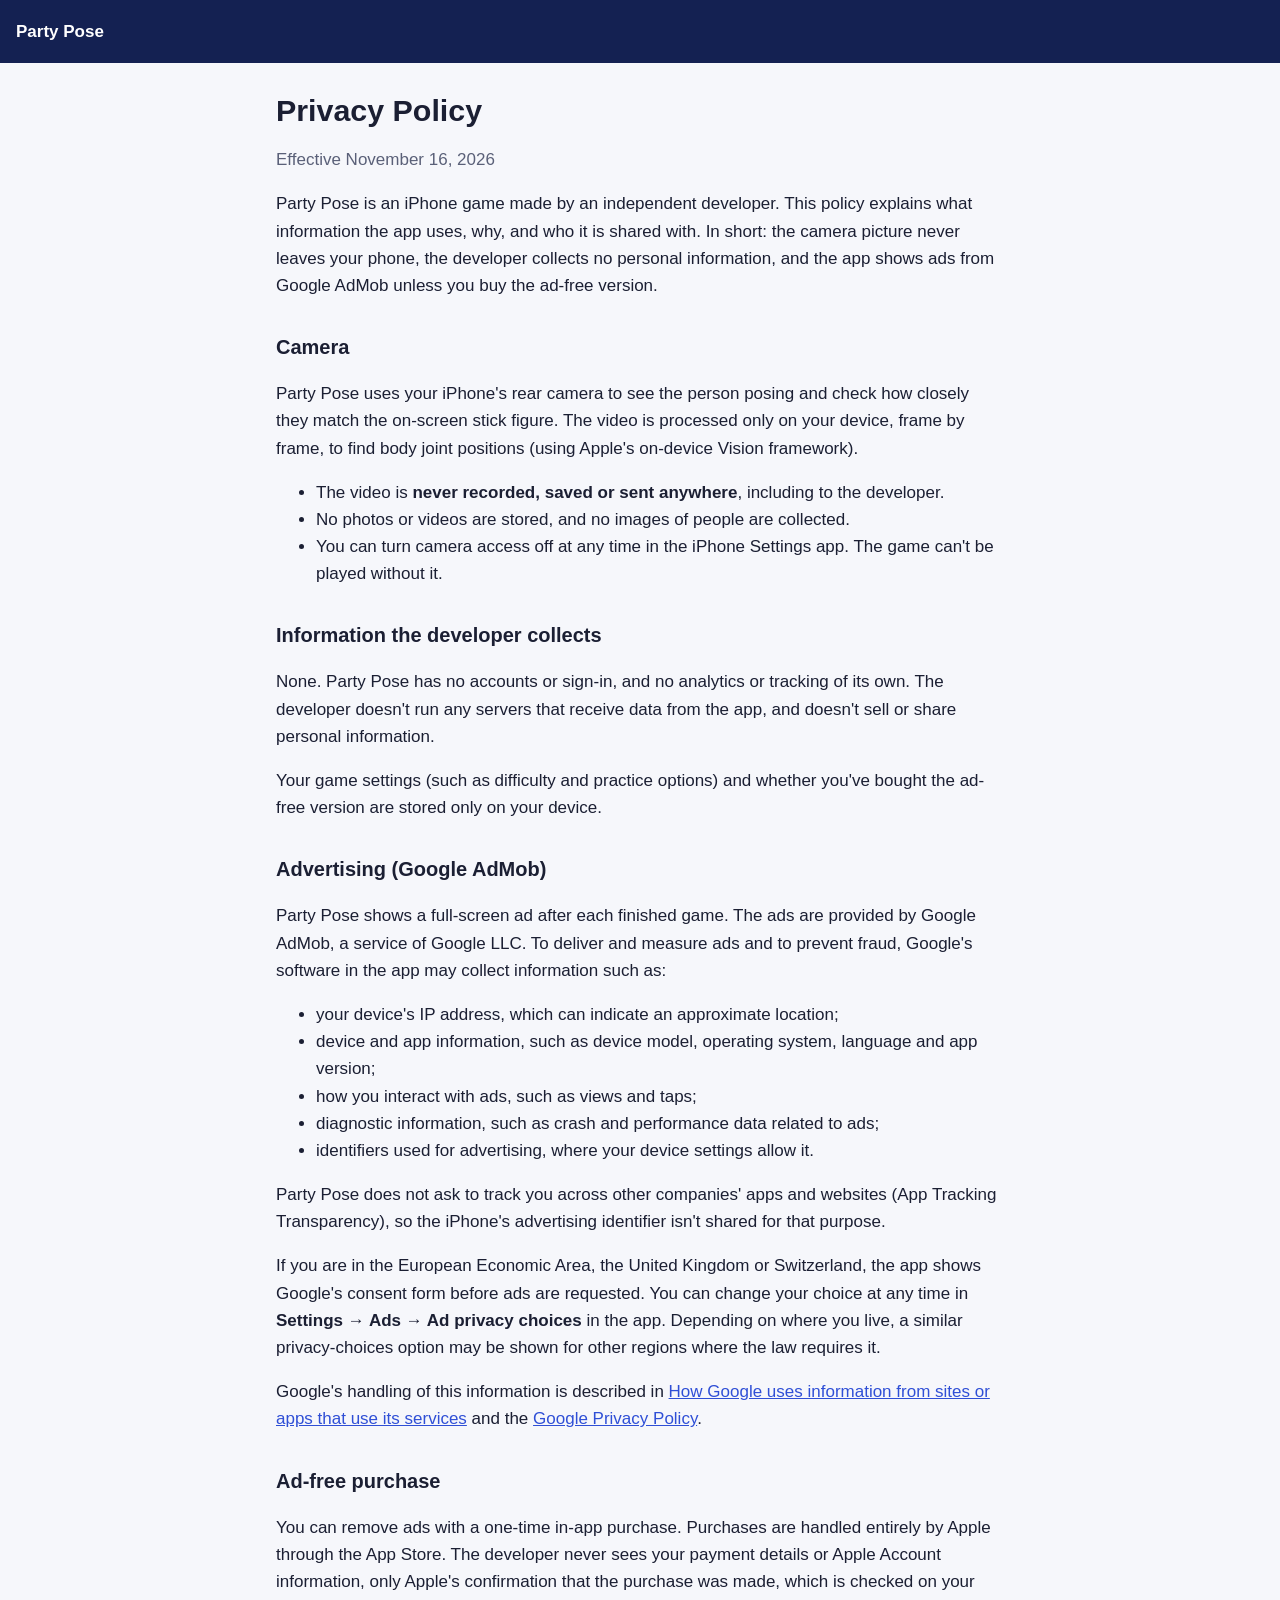
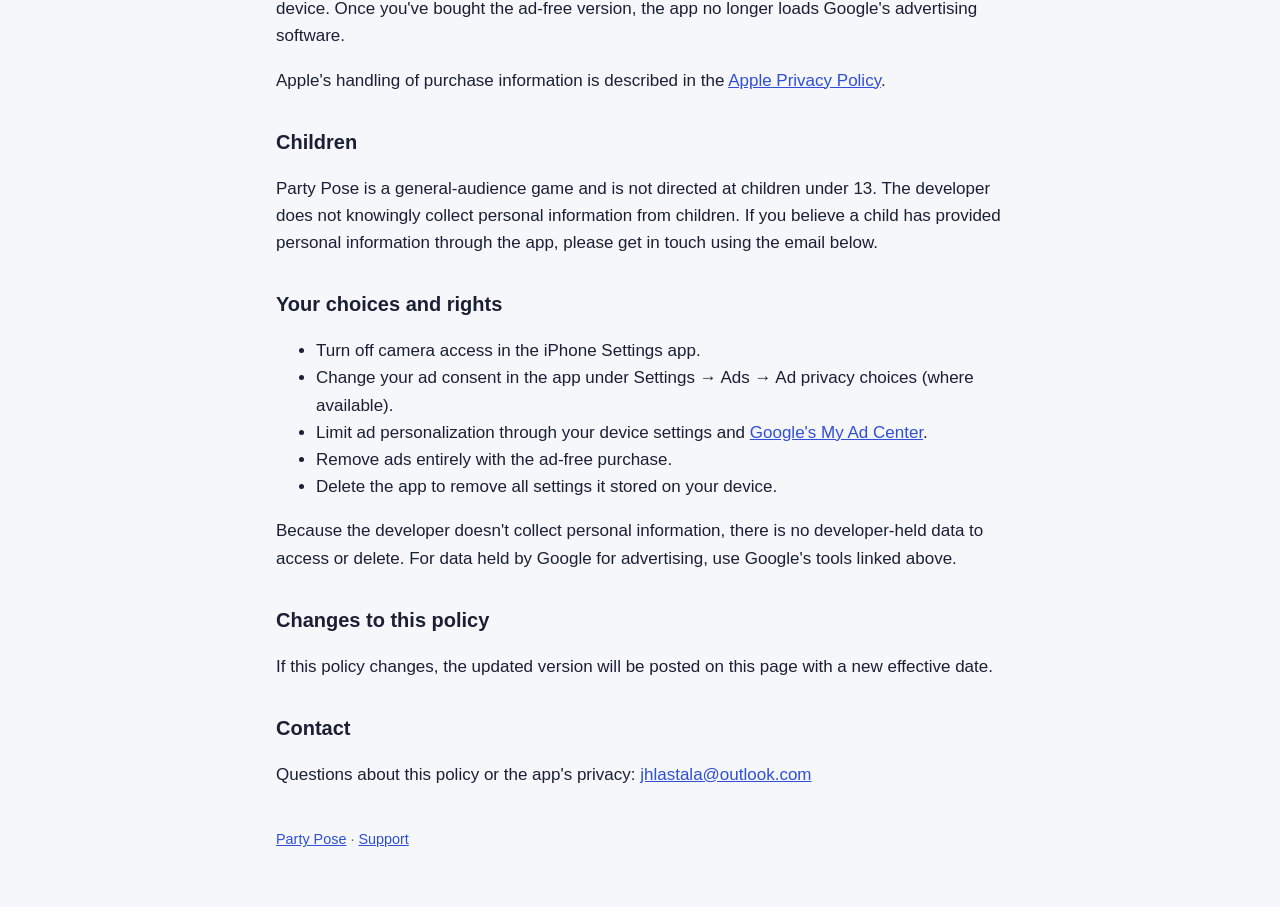
==== party-pose/privacy/index.html @ ab3378f9 "Add Party Pose site: privacy policy, support page and app-ads.txt - /party-pose/privacy/: privacy po" ====
<!doctype html>
<html lang="en">
<head>
  <meta charset="utf-8">
  <meta name="viewport" content="width=device-width, initial-scale=1">
  <title>Party Pose Privacy Policy</title>
  <meta name="description" content="Privacy policy for the Party Pose iPhone app.">
  <link rel="icon" href="/favicon.png">
  <link rel="apple-touch-icon" href="/apple-touch-icon.png">
  <link rel="stylesheet" href="/assets/style.css">
</head>
<body>
  <header class="site"><a href="/party-pose/">Party Pose</a></header>
  <main>
    <h1>Privacy Policy</h1>
    <p class="muted">Effective November 16, 2026</p>

    <p>Party Pose is an iPhone game made by an independent developer. This policy explains what
    information the app uses, why, and who it is shared with. In short: the camera picture never
    leaves your phone, the developer collects no personal information, and the app shows ads from
    Google AdMob unless you buy the ad-free version.</p>

    <h2>Camera</h2>
    <p>Party Pose uses your iPhone's rear camera to see the person posing and check how closely they
    match the on-screen stick figure. The video is processed only on your device, frame by frame, to
    find body joint positions (using Apple's on-device Vision framework).</p>
    <ul>
      <li>The video is <strong>never recorded, saved or sent anywhere</strong>, including to the developer.</li>
      <li>No photos or videos are stored, and no images of people are collected.</li>
      <li>You can turn camera access off at any time in the iPhone Settings app. The game can't be
      played without it.</li>
    </ul>

    <h2>Information the developer collects</h2>
    <p>None. Party Pose has no accounts or sign-in, and no analytics or tracking of its own. The developer
    doesn't run any servers that receive data from the app, and doesn't sell or share personal information.</p>
    <p>Your game settings (such as difficulty and practice options) and whether you've bought the ad-free
    version are stored only on your device.</p>

    <h2>Advertising (Google AdMob)</h2>
    <p>Party Pose shows a full-screen ad after each finished game. The ads are provided by Google AdMob, a
    service of Google LLC. To deliver and measure ads and to prevent fraud, Google's software in the app may
    collect information such as:</p>
    <ul>
      <li>your device's IP address, which can indicate an approximate location;</li>
      <li>device and app information, such as device model, operating system, language and app version;</li>
      <li>how you interact with ads, such as views and taps;</li>
      <li>diagnostic information, such as crash and performance data related to ads;</li>
      <li>identifiers used for advertising, where your device settings allow it.</li>
    </ul>
    <p>Party Pose does not ask to track you across other companies' apps and websites (App Tracking
    Transparency), so the iPhone's advertising identifier isn't shared for that purpose.</p>
    <p>If you are in the European Economic Area, the United Kingdom or Switzerland, the app shows Google's
    consent form before ads are requested. You can change your choice at any time in
    <strong>Settings → Ads → Ad privacy choices</strong> in the app. Depending on where you live, a similar
    privacy-choices option may be shown for other regions where the law requires it.</p>
    <p>Google's handling of this information is described in
    <a href="https://policies.google.com/technologies/partner-sites">How Google uses information from sites or apps that use its services</a>
    and the <a href="https://policies.google.com/privacy">Google Privacy Policy</a>.</p>

    <h2>Ad-free purchase</h2>
    <p>You can remove ads with a one-time in-app purchase. Purchases are handled entirely by Apple through the
    App Store. The developer never sees your payment details or Apple Account information, only Apple's
    confirmation that the purchase was made, which is checked on your device. Once you've bought the ad-free
    version, the app no longer loads Google's advertising software.</p>
    <p>Apple's handling of purchase information is described in the
    <a href="https://www.apple.com/legal/privacy/">Apple Privacy Policy</a>.</p>

    <h2>Children</h2>
    <p>Party Pose is a general-audience game and is not directed at children under 13. The developer does not
    knowingly collect personal information from children. If you believe a child has provided personal
    information through the app, please get in touch using the email below.</p>

    <h2>Your choices and rights</h2>
    <ul>
      <li>Turn off camera access in the iPhone Settings app.</li>
      <li>Change your ad consent in the app under Settings → Ads → Ad privacy choices (where available).</li>
      <li>Limit ad personalization through your device settings and
      <a href="https://myadcenter.google.com/">Google's My Ad Center</a>.</li>
      <li>Remove ads entirely with the ad-free purchase.</li>
      <li>Delete the app to remove all settings it stored on your device.</li>
    </ul>
    <p>Because the developer doesn't collect personal information, there is no developer-held data to access or
    delete. For data held by Google for advertising, use Google's tools linked above.</p>

    <h2>Changes to this policy</h2>
    <p>If this policy changes, the updated version will be posted on this page with a new effective date.</p>

    <h2>Contact</h2>
    <p>Questions about this policy or the app's privacy:
    <a href="mailto:jhlastala@outlook.com">jhlastala@outlook.com</a></p>

    <footer><a href="/party-pose/">Party Pose</a> · <a href="/party-pose/support/">Support</a></footer>
  </main>
</body>
</html>
---- assets/style.css ----
/* Shared styles for the site. Colours match the Party Pose app icon. */
:root {
  --bg: #f6f7fb;
  --text: #1b1f33;
  --muted: #5a6078;
  --card: #ffffff;
  --border: #e3e6ef;
  --accent: #142152;
  --link: #2f4fd6;
}
@media (prefers-color-scheme: dark) {
  :root {
    --bg: #0d1330;
    --text: #eef0f8;
    --muted: #a7adc6;
    --card: #142152;
    --border: #26336e;
    --accent: #142152;
    --link: #9fb3ff;
  }
}
* { box-sizing: border-box; }
html { -webkit-text-size-adjust: 100%; }
body {
  margin: 0;
  background: var(--bg);
  color: var(--text);
  font: 17px/1.6 -apple-system, BlinkMacSystemFont, "Segoe UI", Roboto, Helvetica, Arial, sans-serif;
}
header.site {
  background: var(--accent);
  color: #fff;
  padding: 18px 16px;
}
header.site a { color: #fff; text-decoration: none; font-weight: 700; }
main {
  max-width: 760px;
  margin: 0 auto;
  padding: 28px 16px 56px;
}
h1 { font-size: 1.9rem; line-height: 1.25; margin: 0 0 6px; }
h2 { font-size: 1.25rem; margin: 2rem 0 0.5rem; }
h3 { font-size: 1.05rem; margin: 1.4rem 0 0.3rem; }
p, li { color: var(--text); }
.muted { color: var(--muted); }
a { color: var(--link); }
.app-hero { display: flex; gap: 18px; align-items: center; margin-bottom: 18px; }
.app-hero img { width: 96px; height: 96px; border-radius: 22px; flex: none; }
.card {
  background: var(--card);
  border: 1px solid var(--border);
  border-radius: 16px;
  padding: 18px;
  margin: 16px 0;
}
.links { display: flex; flex-wrap: wrap; gap: 10px; padding: 0; list-style: none; }
.links a {
  display: inline-block;
  padding: 8px 14px;
  border: 1px solid var(--border);
  border-radius: 999px;
  text-decoration: none;
  background: var(--card);
}
footer { color: var(--muted); font-size: 0.9rem; margin-top: 40px; }
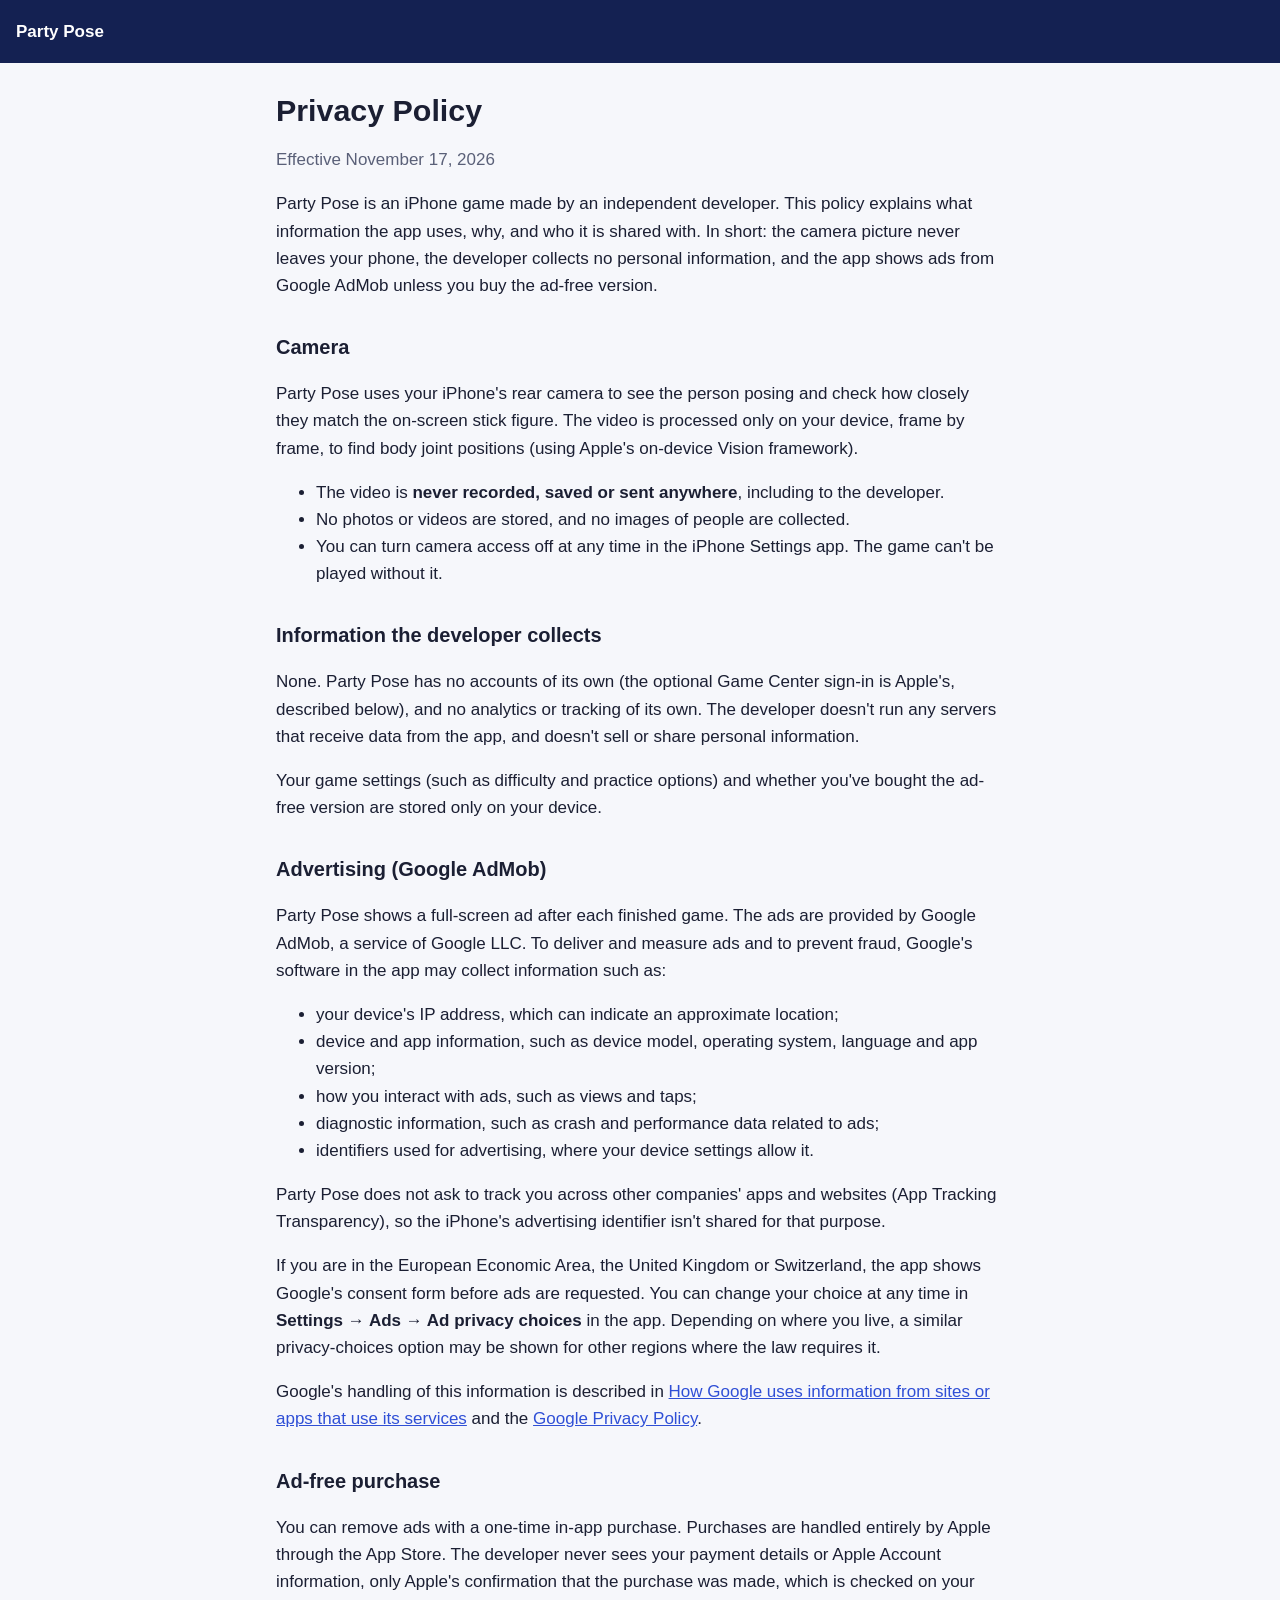
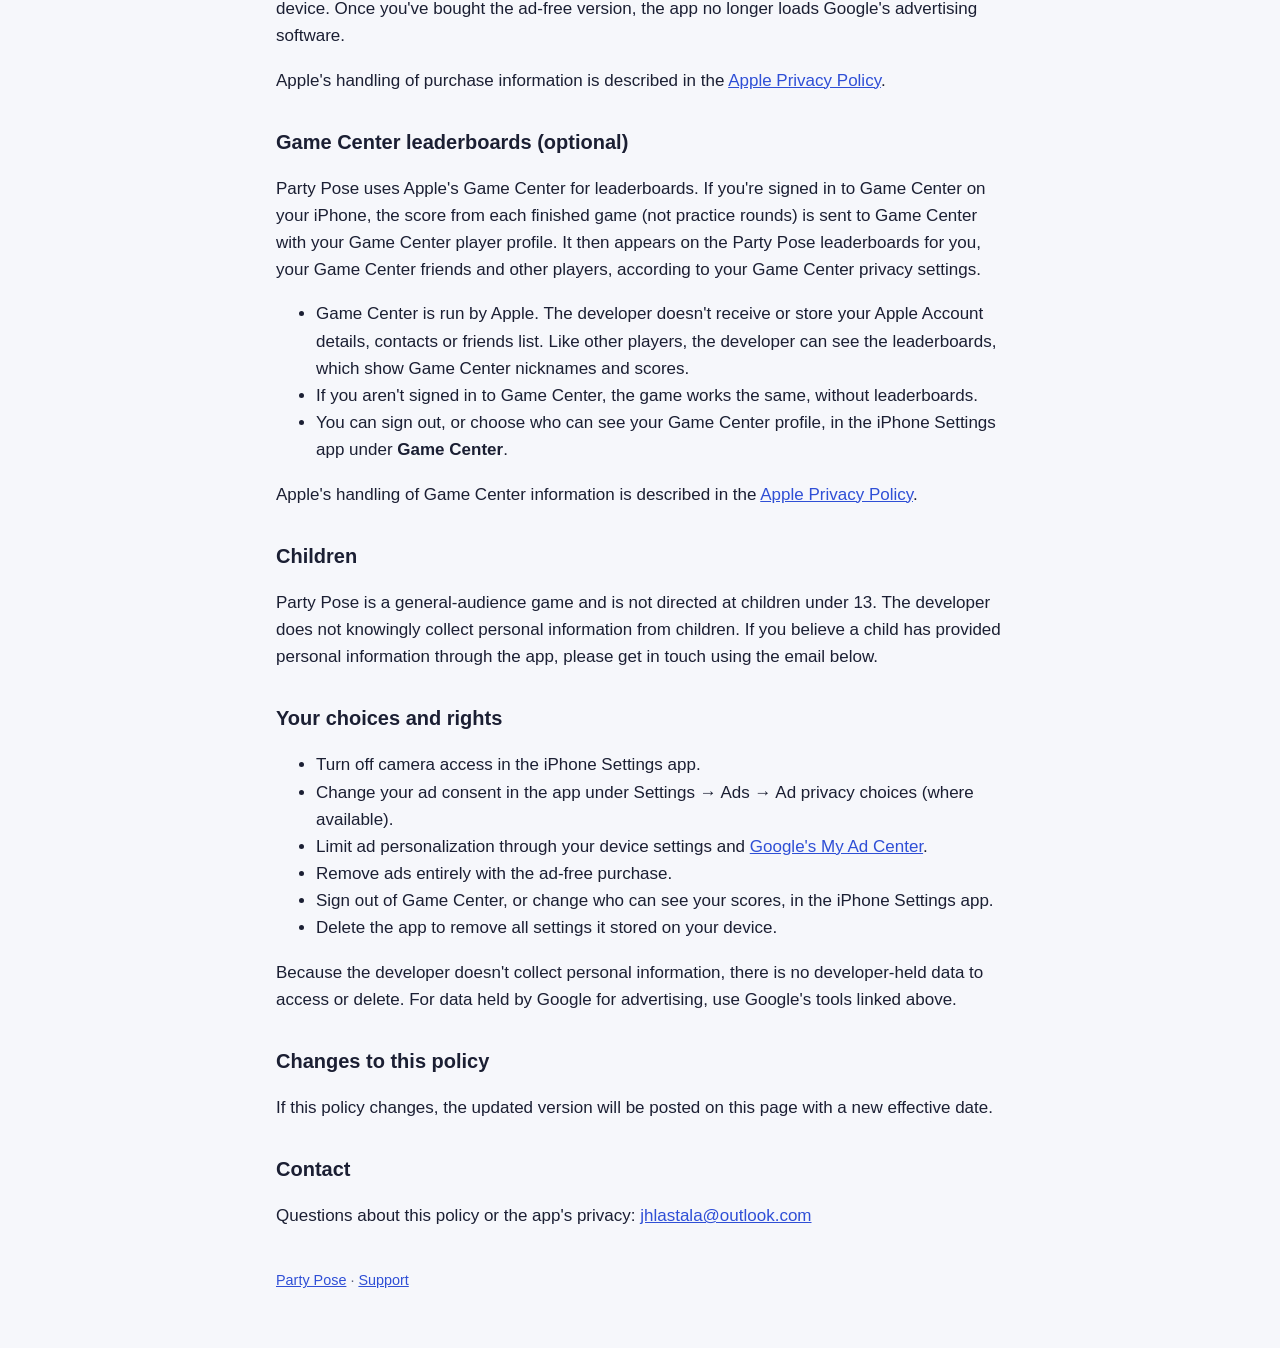
==== commit 1e7f5ce7: "Party Pose: describe Game Center leaderboards Privacy policy: new "Game Center leaderboards (optiona" ====
--- a/party-pose/privacy/index.html
+++ b/party-pose/privacy/index.html
@@ -13,7 +13,7 @@
   <header class="site"><a href="/party-pose/">Party Pose</a></header>
   <main>
     <h1>Privacy Policy</h1>
-    <p class="muted">Effective November 16, 2026</p>
+    <p class="muted">Effective November 17, 2026</p>
 
     <p>Party Pose is an iPhone game made by an independent developer. This policy explains what
     information the app uses, why, and who it is shared with. In short: the camera picture never
@@ -32,7 +32,8 @@
     </ul>
 
     <h2>Information the developer collects</h2>
-    <p>None. Party Pose has no accounts or sign-in, and no analytics or tracking of its own. The developer
+    <p>None. Party Pose has no accounts of its own (the optional Game Center sign-in is Apple's, described
+    below), and no analytics or tracking of its own. The developer
     doesn't run any servers that receive data from the app, and doesn't sell or share personal information.</p>
     <p>Your game settings (such as difficulty and practice options) and whether you've bought the ad-free
     version are stored only on your device.</p>
@@ -66,6 +67,22 @@
     <p>Apple's handling of purchase information is described in the
     <a href="https://www.apple.com/legal/privacy/">Apple Privacy Policy</a>.</p>
 
+    <h2>Game Center leaderboards (optional)</h2>
+    <p>Party Pose uses Apple's Game Center for leaderboards. If you're signed in to Game Center on your iPhone,
+    the score from each finished game (not practice rounds) is sent to Game Center with your Game Center
+    player profile. It then appears on the Party Pose leaderboards for you, your Game Center friends and
+    other players, according to your Game Center privacy settings.</p>
+    <ul>
+      <li>Game Center is run by Apple. The developer doesn't receive or store your Apple Account details,
+      contacts or friends list. Like other players, the developer can see the leaderboards, which show
+      Game Center nicknames and scores.</li>
+      <li>If you aren't signed in to Game Center, the game works the same, without leaderboards.</li>
+      <li>You can sign out, or choose who can see your Game Center profile, in the iPhone Settings app
+      under <strong>Game Center</strong>.</li>
+    </ul>
+    <p>Apple's handling of Game Center information is described in the
+    <a href="https://www.apple.com/legal/privacy/">Apple Privacy Policy</a>.</p>
+
     <h2>Children</h2>
     <p>Party Pose is a general-audience game and is not directed at children under 13. The developer does not
     knowingly collect personal information from children. If you believe a child has provided personal
@@ -78,6 +95,7 @@
       <li>Limit ad personalization through your device settings and
       <a href="https://myadcenter.google.com/">Google's My Ad Center</a>.</li>
       <li>Remove ads entirely with the ad-free purchase.</li>
+      <li>Sign out of Game Center, or change who can see your scores, in the iPhone Settings app.</li>
       <li>Delete the app to remove all settings it stored on your device.</li>
     </ul>
     <p>Because the developer doesn't collect personal information, there is no developer-held data to access or
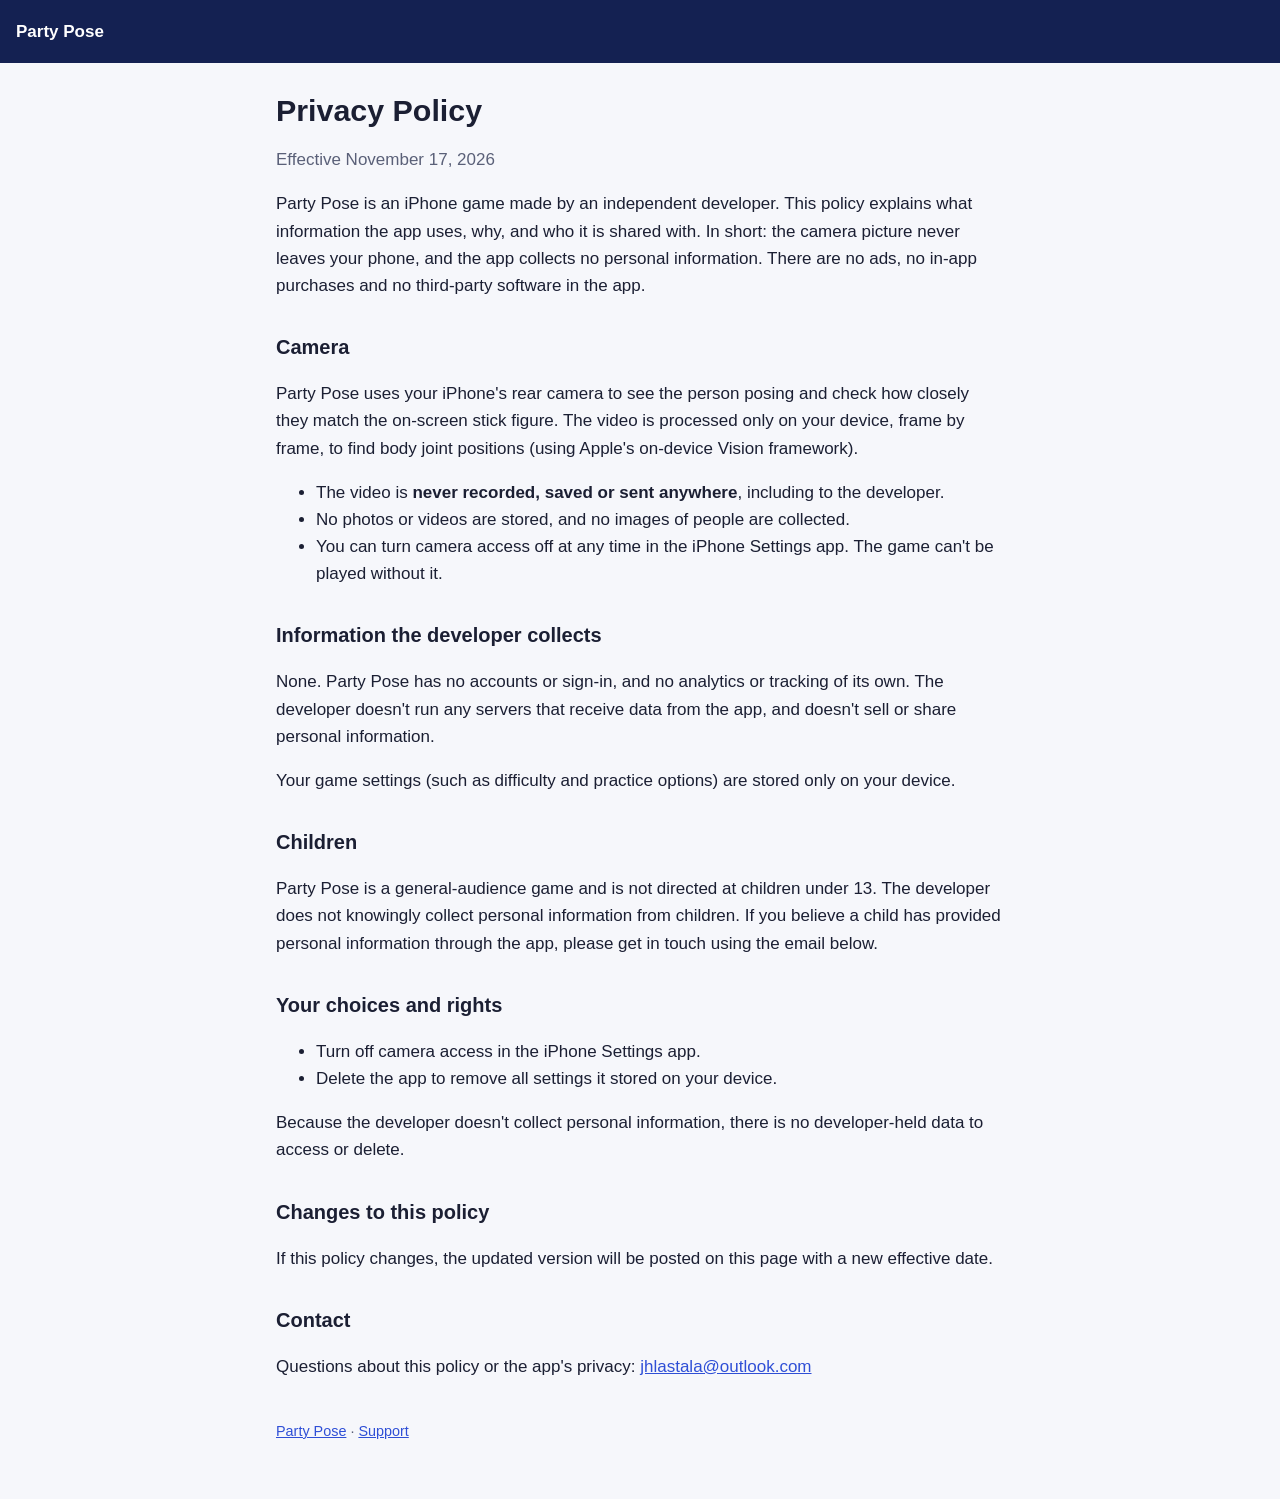
==== commit 1cd5f211: "Party Pose: no more ads The app no longer has ads or the "Remove ads" purchase. Privacy policy: remo" ====
--- a/party-pose/privacy/index.html
+++ b/party-pose/privacy/index.html
@@ -17,8 +17,8 @@
 
     <p>Party Pose is an iPhone game made by an independent developer. This policy explains what
     information the app uses, why, and who it is shared with. In short: the camera picture never
-    leaves your phone, the developer collects no personal information, and the app shows ads from
-    Google AdMob unless you buy the ad-free version.</p>
+    leaves your phone, and the app collects no personal information. There are no ads, no in-app purchases
+    and no third-party software in the app.</p>
 
     <h2>Camera</h2>
     <p>Party Pose uses your iPhone's rear camera to see the person posing and check how closely they
@@ -32,56 +32,9 @@
     </ul>
 
     <h2>Information the developer collects</h2>
-    <p>None. Party Pose has no accounts of its own (the optional Game Center sign-in is Apple's, described
-    below), and no analytics or tracking of its own. The developer
+    <p>None. Party Pose has no accounts or sign-in, and no analytics or tracking of its own. The developer
     doesn't run any servers that receive data from the app, and doesn't sell or share personal information.</p>
-    <p>Your game settings (such as difficulty and practice options) and whether you've bought the ad-free
-    version are stored only on your device.</p>
-
-    <h2>Advertising (Google AdMob)</h2>
-    <p>Party Pose shows a full-screen ad after each finished game. The ads are provided by Google AdMob, a
-    service of Google LLC. To deliver and measure ads and to prevent fraud, Google's software in the app may
-    collect information such as:</p>
-    <ul>
-      <li>your device's IP address, which can indicate an approximate location;</li>
-      <li>device and app information, such as device model, operating system, language and app version;</li>
-      <li>how you interact with ads, such as views and taps;</li>
-      <li>diagnostic information, such as crash and performance data related to ads;</li>
-      <li>identifiers used for advertising, where your device settings allow it.</li>
-    </ul>
-    <p>Party Pose does not ask to track you across other companies' apps and websites (App Tracking
-    Transparency), so the iPhone's advertising identifier isn't shared for that purpose.</p>
-    <p>If you are in the European Economic Area, the United Kingdom or Switzerland, the app shows Google's
-    consent form before ads are requested. You can change your choice at any time in
-    <strong>Settings → Ads → Ad privacy choices</strong> in the app. Depending on where you live, a similar
-    privacy-choices option may be shown for other regions where the law requires it.</p>
-    <p>Google's handling of this information is described in
-    <a href="https://policies.google.com/technologies/partner-sites">How Google uses information from sites or apps that use its services</a>
-    and the <a href="https://policies.google.com/privacy">Google Privacy Policy</a>.</p>
-
-    <h2>Ad-free purchase</h2>
-    <p>You can remove ads with a one-time in-app purchase. Purchases are handled entirely by Apple through the
-    App Store. The developer never sees your payment details or Apple Account information, only Apple's
-    confirmation that the purchase was made, which is checked on your device. Once you've bought the ad-free
-    version, the app no longer loads Google's advertising software.</p>
-    <p>Apple's handling of purchase information is described in the
-    <a href="https://www.apple.com/legal/privacy/">Apple Privacy Policy</a>.</p>
-
-    <h2>Game Center leaderboards (optional)</h2>
-    <p>Party Pose uses Apple's Game Center for leaderboards. If you're signed in to Game Center on your iPhone,
-    the score from each finished game (not practice rounds) is sent to Game Center with your Game Center
-    player profile. It then appears on the Party Pose leaderboards for you, your Game Center friends and
-    other players, according to your Game Center privacy settings.</p>
-    <ul>
-      <li>Game Center is run by Apple. The developer doesn't receive or store your Apple Account details,
-      contacts or friends list. Like other players, the developer can see the leaderboards, which show
-      Game Center nicknames and scores.</li>
-      <li>If you aren't signed in to Game Center, the game works the same, without leaderboards.</li>
-      <li>You can sign out, or choose who can see your Game Center profile, in the iPhone Settings app
-      under <strong>Game Center</strong>.</li>
-    </ul>
-    <p>Apple's handling of Game Center information is described in the
-    <a href="https://www.apple.com/legal/privacy/">Apple Privacy Policy</a>.</p>
+    <p>Your game settings (such as difficulty and practice options) are stored only on your device.</p>
 
     <h2>Children</h2>
     <p>Party Pose is a general-audience game and is not directed at children under 13. The developer does not
@@ -91,15 +44,10 @@
     <h2>Your choices and rights</h2>
     <ul>
       <li>Turn off camera access in the iPhone Settings app.</li>
-      <li>Change your ad consent in the app under Settings → Ads → Ad privacy choices (where available).</li>
-      <li>Limit ad personalization through your device settings and
-      <a href="https://myadcenter.google.com/">Google's My Ad Center</a>.</li>
-      <li>Remove ads entirely with the ad-free purchase.</li>
-      <li>Sign out of Game Center, or change who can see your scores, in the iPhone Settings app.</li>
       <li>Delete the app to remove all settings it stored on your device.</li>
     </ul>
     <p>Because the developer doesn't collect personal information, there is no developer-held data to access or
-    delete. For data held by Google for advertising, use Google's tools linked above.</p>
+    delete.</p>
 
     <h2>Changes to this policy</h2>
     <p>If this policy changes, the updated version will be posted on this page with a new effective date.</p>
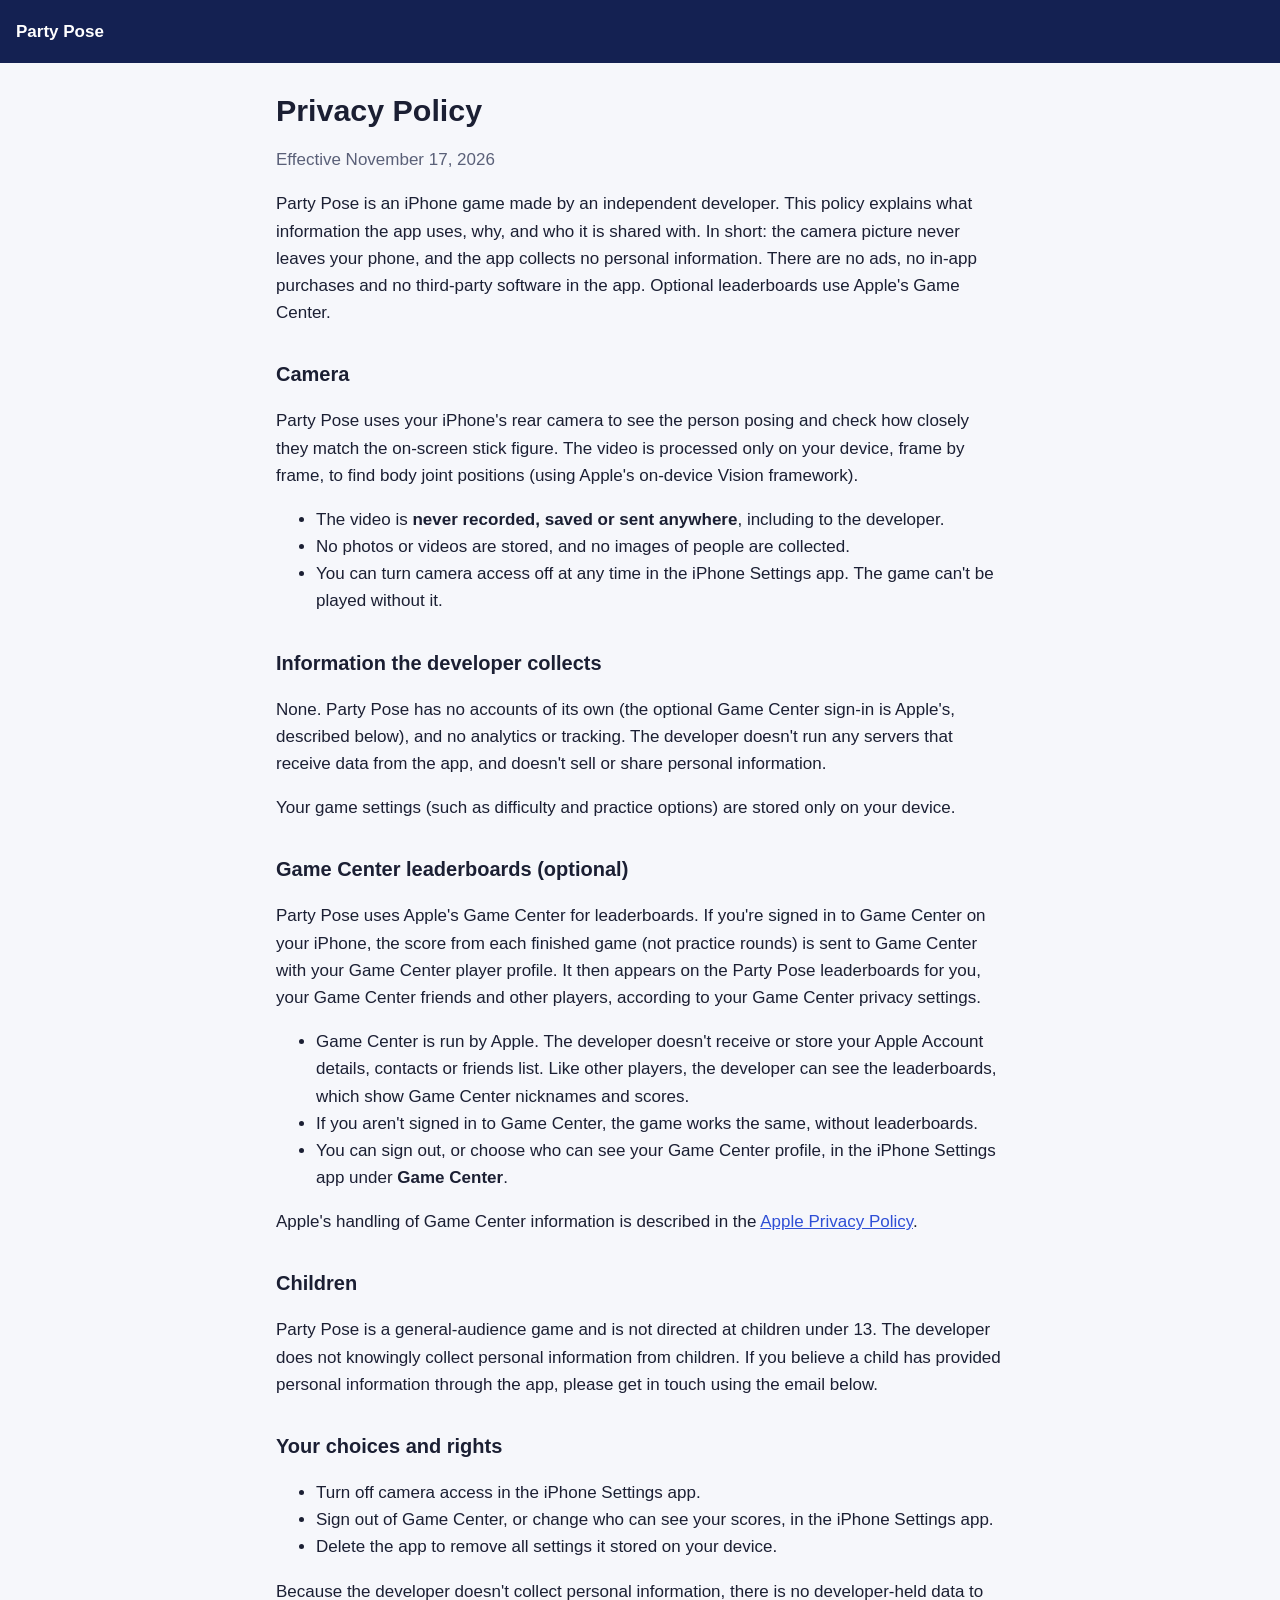
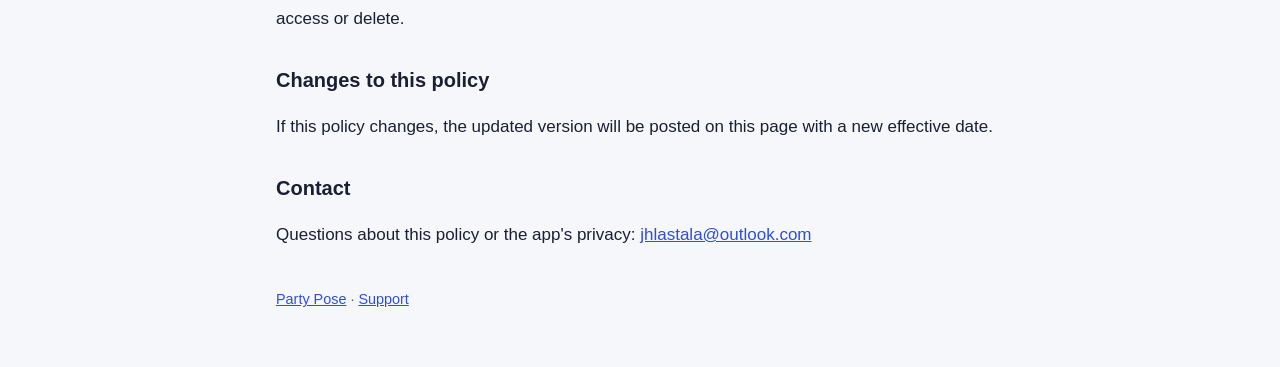
==== commit 3a669640: "Merge main (no ads) into the Game Center branch Resolved conflicts with "Party Pose: no more ads". T" ====
--- a/party-pose/privacy/index.html
+++ b/party-pose/privacy/index.html
@@ -18,7 +18,7 @@
     <p>Party Pose is an iPhone game made by an independent developer. This policy explains what
     information the app uses, why, and who it is shared with. In short: the camera picture never
     leaves your phone, and the app collects no personal information. There are no ads, no in-app purchases
-    and no third-party software in the app.</p>
+    and no third-party software in the app. Optional leaderboards use Apple's Game Center.</p>
 
     <h2>Camera</h2>
     <p>Party Pose uses your iPhone's rear camera to see the person posing and check how closely they
@@ -32,9 +32,25 @@
     </ul>
 
     <h2>Information the developer collects</h2>
-    <p>None. Party Pose has no accounts or sign-in, and no analytics or tracking of its own. The developer
-    doesn't run any servers that receive data from the app, and doesn't sell or share personal information.</p>
+    <p>None. Party Pose has no accounts of its own (the optional Game Center sign-in is Apple's, described
+    below), and no analytics or tracking. The developer doesn't run any servers that receive data from the app, and doesn't sell or share personal information.</p>
     <p>Your game settings (such as difficulty and practice options) are stored only on your device.</p>
+
+    <h2>Game Center leaderboards (optional)</h2>
+    <p>Party Pose uses Apple's Game Center for leaderboards. If you're signed in to Game Center on your iPhone,
+    the score from each finished game (not practice rounds) is sent to Game Center with your Game Center
+    player profile. It then appears on the Party Pose leaderboards for you, your Game Center friends and
+    other players, according to your Game Center privacy settings.</p>
+    <ul>
+      <li>Game Center is run by Apple. The developer doesn't receive or store your Apple Account details,
+      contacts or friends list. Like other players, the developer can see the leaderboards, which show
+      Game Center nicknames and scores.</li>
+      <li>If you aren't signed in to Game Center, the game works the same, without leaderboards.</li>
+      <li>You can sign out, or choose who can see your Game Center profile, in the iPhone Settings app
+      under <strong>Game Center</strong>.</li>
+    </ul>
+    <p>Apple's handling of Game Center information is described in the
+    <a href="https://www.apple.com/legal/privacy/">Apple Privacy Policy</a>.</p>
 
     <h2>Children</h2>
     <p>Party Pose is a general-audience game and is not directed at children under 13. The developer does not
@@ -44,6 +60,7 @@
     <h2>Your choices and rights</h2>
     <ul>
       <li>Turn off camera access in the iPhone Settings app.</li>
+      <li>Sign out of Game Center, or change who can see your scores, in the iPhone Settings app.</li>
       <li>Delete the app to remove all settings it stored on your device.</li>
     </ul>
     <p>Because the developer doesn't collect personal information, there is no developer-held data to access or
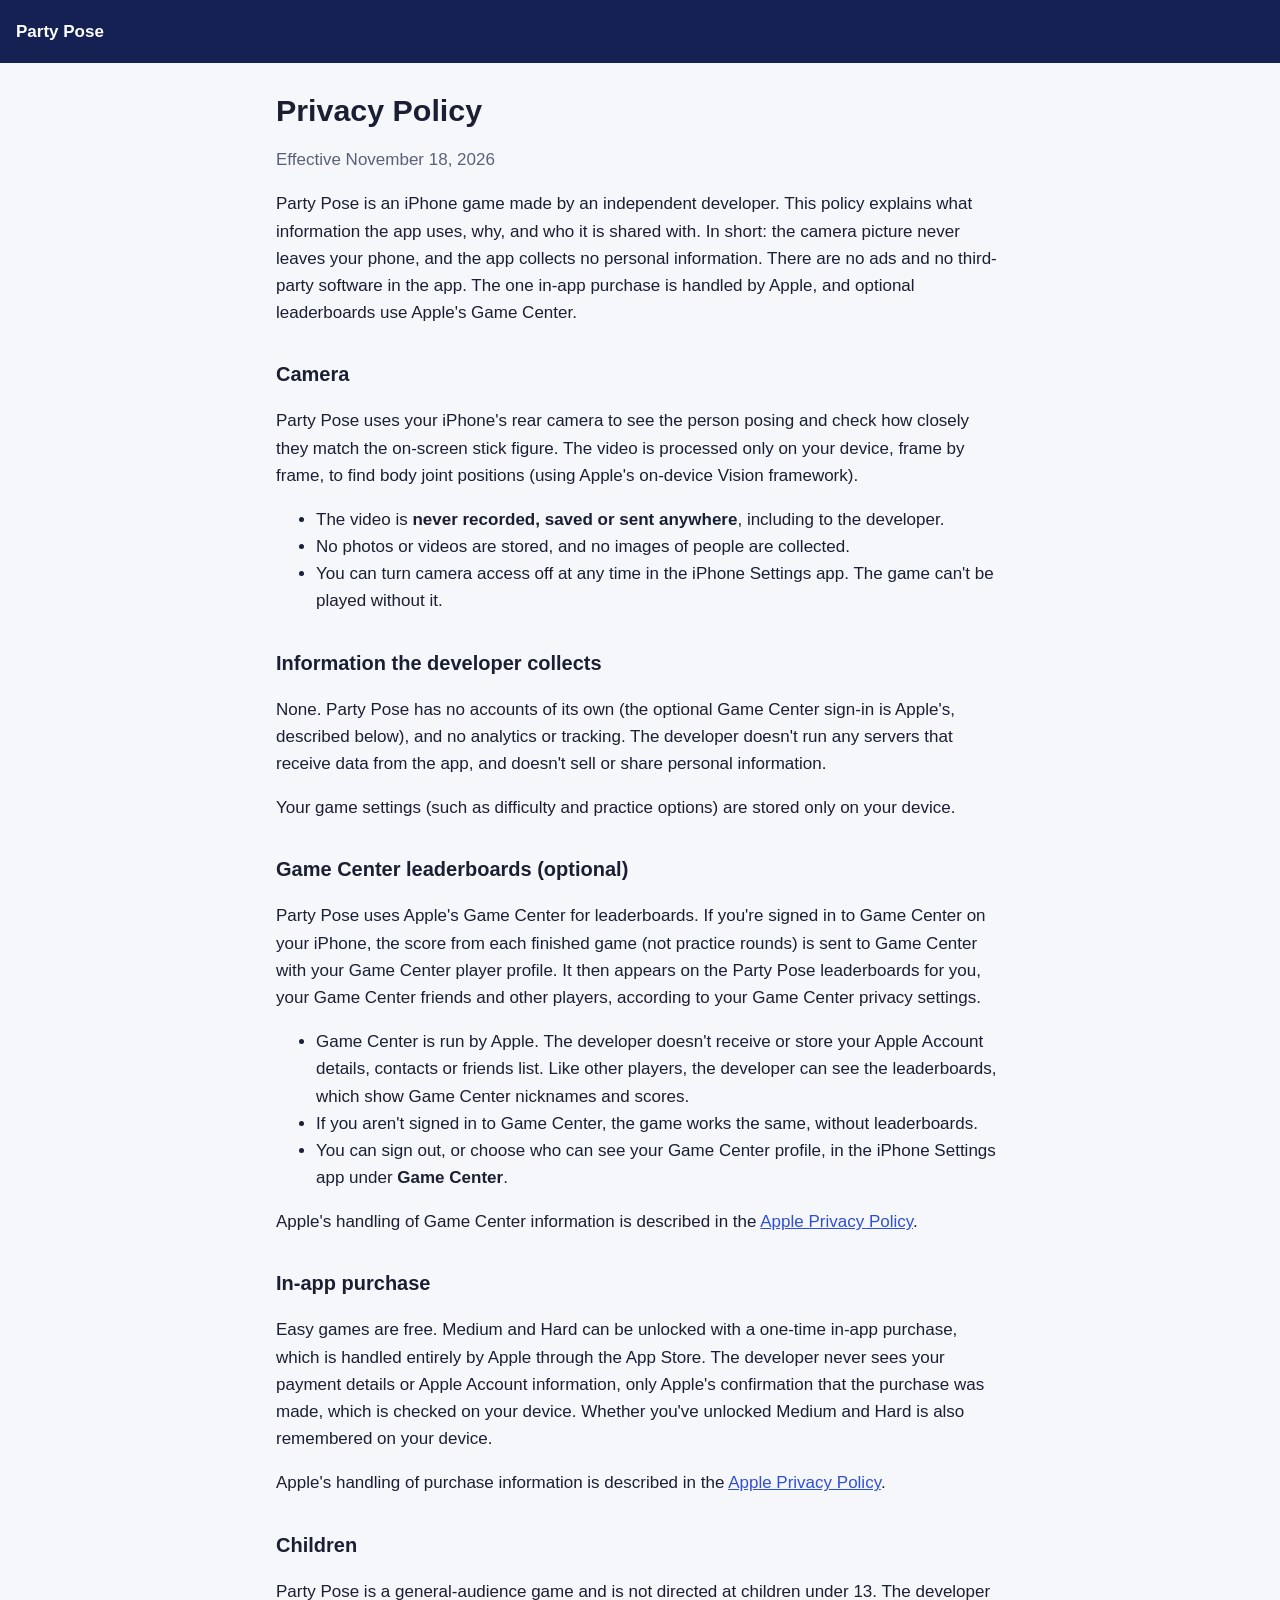
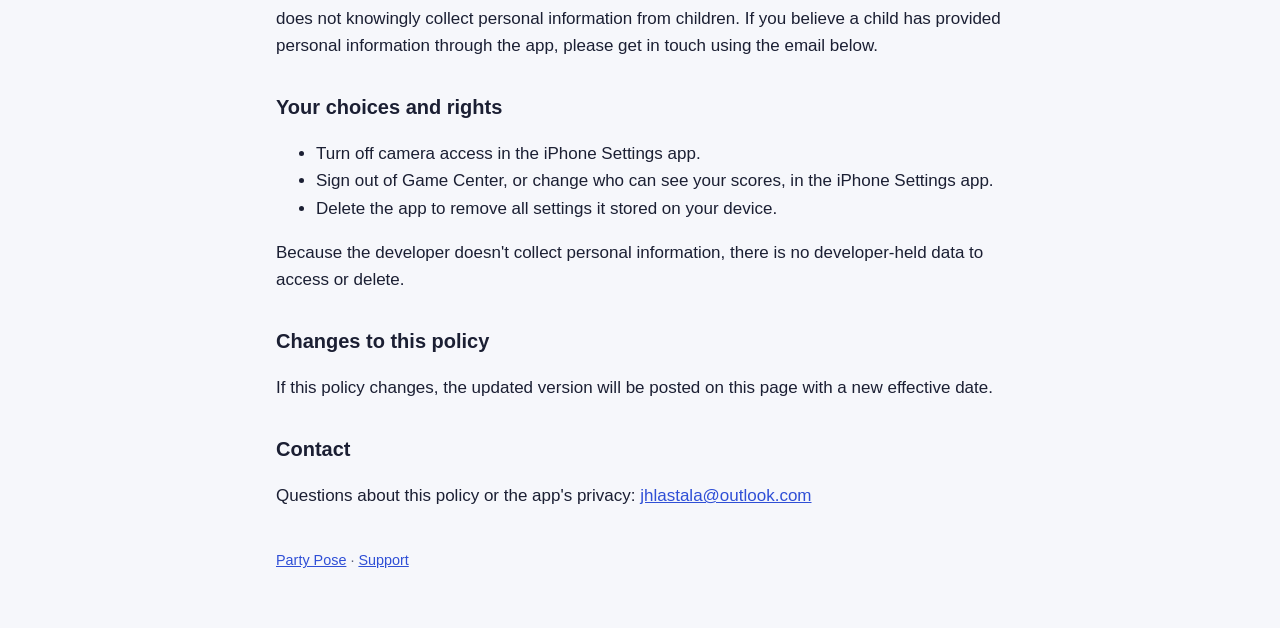
==== commit 91cb5e6c: "Party Pose: describe the Medium & Hard in-app purchase Privacy policy: new "In-app purchase" section" ====
--- a/party-pose/privacy/index.html
+++ b/party-pose/privacy/index.html
@@ -13,12 +13,13 @@
   <header class="site"><a href="/party-pose/">Party Pose</a></header>
   <main>
     <h1>Privacy Policy</h1>
-    <p class="muted">Effective November 17, 2026</p>
+    <p class="muted">Effective November 18, 2026</p>
 
     <p>Party Pose is an iPhone game made by an independent developer. This policy explains what
     information the app uses, why, and who it is shared with. In short: the camera picture never
-    leaves your phone, and the app collects no personal information. There are no ads, no in-app purchases
-    and no third-party software in the app. Optional leaderboards use Apple's Game Center.</p>
+    leaves your phone, and the app collects no personal information. There are no ads and no third-party
+    software in the app. The one in-app purchase is handled by Apple, and optional leaderboards use Apple's
+    Game Center.</p>
 
     <h2>Camera</h2>
     <p>Party Pose uses your iPhone's rear camera to see the person posing and check how closely they
@@ -52,6 +53,14 @@
     <p>Apple's handling of Game Center information is described in the
     <a href="https://www.apple.com/legal/privacy/">Apple Privacy Policy</a>.</p>
 
+    <h2>In-app purchase</h2>
+    <p>Easy games are free. Medium and Hard can be unlocked with a one-time in-app purchase, which is handled
+    entirely by Apple through the App Store. The developer never sees your payment details or Apple Account
+    information, only Apple's confirmation that the purchase was made, which is checked on your device. Whether
+    you've unlocked Medium and Hard is also remembered on your device.</p>
+    <p>Apple's handling of purchase information is described in the
+    <a href="https://www.apple.com/legal/privacy/">Apple Privacy Policy</a>.</p>
+
     <h2>Children</h2>
     <p>Party Pose is a general-audience game and is not directed at children under 13. The developer does not
     knowingly collect personal information from children. If you believe a child has provided personal
